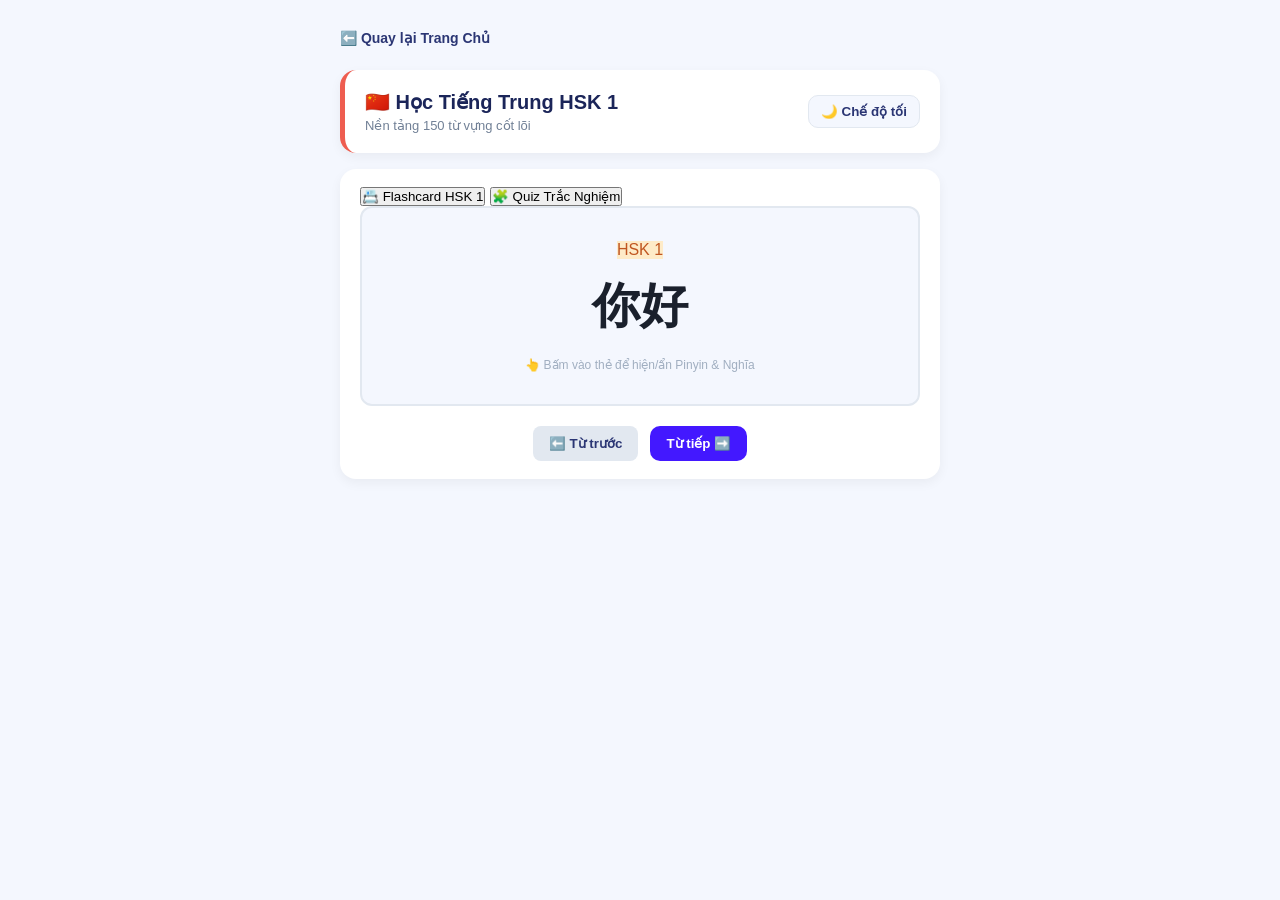
==== tiengtrung.html @ d82332e5 "Add files via upload" ====
<!DOCTYPE html>
<html lang="vi">
<head>
  <meta charset="UTF-8">
  <meta name="viewport" content="width=device-width, initial-scale=1.0">
  <title>MON STUDY - Tiếng Trung HSK 1</title>
  <link rel="stylesheet" href="style.css">
  <style>
    .flashcard-simple {
      background: var(--bg-color, #ffffff);
      border: 2px solid var(--border-color, #e2e8f0);
      border-radius: 12px;
      padding: 25px;
      text-align: center;
      cursor: pointer;
      min-height: 200px;
      display: flex;
      flex-direction: column;
      justify-content: center;
      align-items: center;
      transition: all 0.2s ease;
    }
    .flashcard-simple:hover {
      border-color: #ee5d50;
      box-shadow: 0 4px 12px rgba(238, 93, 80, 0.15);
    }
  </style>
</head>
<body>

  <div class="container">
    <a href="index.html" class="back-link">⬅️ Quay lại Trang Chủ</a>

    <div class="header" style="background: linear-gradient(135deg, #fff5f5 0%, #ffffff 100%); border-left: 5px solid #ee5d50;">
      <div>
        <h1 style="color: #c53030;">🇨🇳 Học Tiếng Trung HSK 1</h1>
        <p style="font-size: 13px; color: #718096; margin-top: 4px;">Nền tảng 150 từ vựng cốt lõi</p>
      </div>
      <button id="themeToggleBtn" class="theme-btn">🌙 Chế độ tối</button>
    </div>

    <div class="card">
      <div class="mode-selector">
        <button id="btnModeFlashcard" class="mode-btn active" onclick="switchZhMode('flashcard')">📇 Flashcard HSK 1</button>
        <button id="btnModeQuiz" class="mode-btn" onclick="switchZhMode('quiz')">🧩 Quiz Trắc Nghiệm</button>
      </div>

      <!-- 1. Flashcard View -->
      <div id="zhFlashcardView">
        <div class="flashcard-simple" onclick="toggleCardDetail()">
          <span class="badge" style="background: #feebc8; color: #c05621;">HSK 1</span>
          <h2 id="fcHanzi" style="font-size: 48px; color: #1a202c; margin: 15px 0 5px 0;">你好</h2>
          
          <div id="cardDetail" style="display: none; margin-top: 10px;">
            <h3 id="fcPinyin" style="font-size: 24px; color: #3182ce; margin-bottom: 4px;">nǐ hǎo</h3>
            <p id="fcMeaning" style="font-size: 18px; color: #2d3748; font-weight: 600;">Xin chào</p>
          </div>

          <p id="fcHint" class="hint-text" style="margin-top: 15px; color: #a0aec0; font-size: 12px;">👆 Bấm vào thẻ để hiện/ẩn Pinyin & Nghĩa</p>
        </div>

        <div style="display: flex; gap: 12px; justify-content: center; margin-top: 20px;">
          <button class="pomo-btn reset" onclick="prevCard()">⬅️ Từ trước</button>
          <button class="checkin-btn" onclick="nextCard()">Từ tiếp ➡️</button>
        </div>
      </div>

      <!-- 2. Quiz View -->
      <div id="zhQuizView" style="display: none;">
        <div class="quiz-card">
          <div class="quiz-header">
            <span>Thách thức HSK 1</span>
            <span id="quizScore" class="badge" style="background: #c6f6d5; color: #22543d;">Điểm: 0</span>
          </div>
          <h2 id="quizWord" style="font-size: 40px; margin: 15px 0; color: #1a202c;">你好</h2>
          <div class="quiz-options" id="quizOptions"></div>
        </div>
      </div>
    </div>

  </div>

  <script src="script.js"></script>

  <!-- Script xử lý riêng cho Tiếng Trung -->
  <script>
    const hsk1Data = [
      { hanzi: "你好", pinyin: "nǐ hǎo", meaning: "Xin chào" },
      { hanzi: "谢谢", pinyin: "xièxie", meaning: "Cảm ơn" },
      { hanzi: "不客气", pinyin: "bú kèqi", meaning: "Đừng khách khí / Không có gì" },
      { hanzi: "再见", pinyin: "zàijiàn", meaning: "Tạm biệt" },
      { hanzi: "爱", pinyin: "ài", meaning: "Yêu, thích" },
      { hanzi: "八", pinyin: "bā", meaning: "Số 8" },
      { hanzi: "爸爸", pinyin: "bàba", meaning: "Bố, ba" },
      { hanzi: "杯子", pinyin: "bēizi", meaning: "Cái cốc, ly" },
      { hanzi: "北京", pinyin: "Běijīng", meaning: "Bắc Kinh" },
      { hanzi: "本", pinyin: "běn", meaning: "Cuốn, quyển (lượng từ)" }
    ];

    let currentCardIndex = 0;
    let quizScore = 0;

    function toggleCardDetail() {
      const detail = document.getElementById('cardDetail');
      if (detail) {
        detail.style.display = (detail.style.display === 'none') ? 'block' : 'none';
      }
    }

    function updateFlashcard() {
      const item = hsk1Data[currentCardIndex];
      document.getElementById('fcHanzi').innerText = item.hanzi;
      document.getElementById('fcPinyin').innerText = item.pinyin;
      document.getElementById('fcMeaning').innerText = item.meaning;
      
      // Mặc định ẩn Pinyin & Nghĩa khi chuyển từ mới
      const detail = document.getElementById('cardDetail');
      if (detail) detail.style.display = 'none';
    }

    function nextCard() {
      currentCardIndex = (currentCardIndex + 1) % hsk1Data.length;
      updateFlashcard();
    }

    function prevCard() {
      currentCardIndex = (currentCardIndex - 1 + hsk1Data.length) % hsk1Data.length;
      updateFlashcard();
    }

    function switchZhMode(mode) {
      document.getElementById('btnModeFlashcard').classList.toggle('active', mode === 'flashcard');
      document.getElementById('btnModeQuiz').classList.toggle('active', mode === 'quiz');
      document.getElementById('zhFlashcardView').style.display = mode === 'flashcard' ? 'block' : 'none';
      document.getElementById('zhQuizView').style.display = mode === 'quiz' ? 'block' : 'none';
      if (mode === 'quiz') generateQuiz();
    }

    function generateQuiz() {
      const target = hsk1Data[Math.floor(Math.random() * hsk1Data.length)];
      document.getElementById('quizWord').innerText = target.hanzi;

      let options = [target.meaning];
      while (options.length < 4 && options.length < hsk1Data.length) {
        let rand = hsk1Data[Math.floor(Math.random() * hsk1Data.length)].meaning;
        if (!options.includes(rand)) options.push(rand);
      }
      options.sort(() => Math.random() - 0.5);

      const optionsContainer = document.getElementById('quizOptions');
      optionsContainer.innerHTML = '';
      options.forEach(opt => {
        const btn = document.createElement('button');
        btn.className = 'quiz-opt-btn';
        btn.innerText = opt;
        btn.onclick = () => {
          if (opt === target.meaning) {
            alert("🎉 Chính xác! +10 điểm");
            quizScore += 10;
          } else {
            alert("❌ Chưa đúng rồi, thử lại nhé!");
          }
          document.getElementById('quizScore').innerText = `Điểm: ${quizScore}`;
          generateQuiz();
        };
        optionsContainer.appendChild(btn);
      });
    }

    // Khởi chạy
    updateFlashcard();
  </script>
</body>
</html>
---- style.css ----
:root {
  --bg-color: #f4f7fe;
  --card-bg: #ffffff;
  --text-color: #2b3674;
  --title-color: #1b2559;
  --border-color: #e2e8f0;
}

[data-theme="dark"] {
  --bg-color: #0b1437;
  --card-bg: #111c44;
  --text-color: #e0e6ed;
  --title-color: #ffffff;
  --border-color: #2b3674;
}

* {
  margin: 0;
  padding: 0;
  box-sizing: border-box;
  font-family: 'Segoe UI', Tahoma, Geneva, Verdana, sans-serif;
}

body {
  background-color: var(--bg-color) !important;
  color: var(--text-color) !important;
  display: flex;
  justify-content: center;
  padding: 30px 15px;
  transition: background-color 0.3s, color 0.3s;
}

.container {
  width: 100%;
  max-width: 600px;
  display: flex !important;
  flex-direction: column !important; /* Lệnh quan trọng giữ các khối xếp hàng dọc */
  gap: 16px;
}

.card, .header {
  background: var(--card-bg) !important;
  padding: 18px 20px;
  border-radius: 16px;
  box-shadow: 0 4px 12px rgba(0,0,0,0.05);
  transition: background 0.3s;
}

.header {
  display: flex;
  justify-content: space-between;
  align-items: center;
  padding: 20px;
}

.card h3, .header h1 {
  color: var(--title-color) !important;
  font-size: 18px;
  margin-bottom: 12px;
}

.header h1 {
  font-size: 20px;
  margin-bottom: 0;
}

.checkin-btn {
  background: #4318ff;
  color: white;
  border: none;
  padding: 10px 16px;
  border-radius: 10px;
  font-weight: bold;
  cursor: pointer;
  transition: 0.2s;
}

.theme-btn {
  background: var(--bg-color);
  color: var(--text-color);
  border: 1px solid var(--border-color);
  padding: 8px 12px;
  border-radius: 10px;
  font-weight: 600;
  cursor: pointer;
  transition: 0.3s;
}

.streak-card {
  background: #fff5f5 !important;
  border-left: 5px solid #ee5d50;
}

.target-card {
  background: #e9f3ff !important;
  border-left: 5px solid #4318ff;
}

/* Đồng hồ Pomodoro */
.pomodoro-card {
  text-align: center;
}

.timer-display {
  font-size: 42px;
  font-weight: bold;
  color: #4318ff;
  margin: 15px 0;
  letter-spacing: 2px;
}

.timer-controls {
  display: flex;
  justify-content: center;
  gap: 10px;
}

.pomo-btn {
  border: none;
  padding: 8px 16px;
  border-radius: 8px;
  font-weight: 600;
  cursor: pointer;
  transition: 0.2s;
}

.pomo-btn.start { background: #4318ff; color: white; }
.pomo-btn.pause { background: #f59e0b; color: white; }
.pomo-btn.reset { background: #e2e8f0; color: #2b3674; }

/* Tiến độ */
.subject {
  margin-bottom: 14px;
}

.subject-info {
  display: flex;
  justify-content: space-between;
  align-items: center;
  font-size: 14px;
  font-weight: 600;
  margin-bottom: 6px;
}

.progress-bar {
  width: 100%;
  height: 8px;
  background-color: var(--border-color);
  border-radius: 10px;
  overflow: hidden;
}

.progress {
  height: 100%;
  background-color: #4318ff;
  border-radius: 10px;
  transition: width 0.4s ease;
}

.update-btn {
  background: var(--border-color);
  border: none;
  padding: 2px 8px;
  border-radius: 6px;
  font-size: 11px;
  cursor: pointer;
  color: #4318ff;
  font-weight: bold;
}

/* Ghi chú */
.notes-list {
  list-style: none;
  display: flex;
  flex-direction: column;
  gap: 8px;
}

.notes-list li {
  background: var(--bg-color);
  padding: 10px 12px;
  border-radius: 8px;
  display: flex;
  justify-content: space-between;
  align-items: center;
  font-size: 14px;
  border: 1px solid var(--border-color);
}

.notes-list li.completed span {
  text-decoration: line-through;
  color: #a0aec0;
}

.note-actions {
  display: flex;
  gap: 6px;
}

.btn-done {
  background: #22c55e;
  color: white;
  border: none;
  padding: 4px 8px;
  border-radius: 6px;
  cursor: pointer;
  font-size: 12px;
}

.btn-del {
  background: #ef4444;
  color: white;
  border: none;
  padding: 4px 8px;
  border-radius: 6px;
  cursor: pointer;
  font-size: 12px;
}
/* Lịch & Công việc hôm nay */
.planner-header {
  display: flex;
  justify-content: space-between;
  align-items: center;
  margin-bottom: 12px;
}

.date-badge {
  background: #e9f3ff;
  color: #4318ff;
  padding: 4px 10px;
  border-radius: 8px;
  font-size: 12px;
  font-weight: bold;
}

.task-list {
  list-style: none;
  display: flex;
  flex-direction: column;
  gap: 8px;
}

.task-list li {
  background: var(--bg-color);
  padding: 10px 12px;
  border-radius: 8px;
  display: flex;
  justify-content: space-between;
  align-items: center;
  font-size: 14px;
  border: 1px solid var(--border-color);
}

.task-list li.done span {
  text-decoration: line-through;
  color: #a0aec0;
}
/* Trích dẫn truyền cảm hứng */
.quote-card {
  background: linear-gradient(135deg, #e9f3ff 0%, #ffffff 100%) !important;
  border-left: 5px solid #4318ff;
}

[data-theme="dark"] .quote-card {
  background: linear-gradient(135deg, #111c44 0%, #0b1437 100%) !important;
}

.quote-text {
  font-size: 15px;
  font-style: italic;
  font-weight: 500;
  line-height: 1.5;
  color: var(--title-color);
  margin-top: 4px;
}

.quote-btn {
  background: transparent;
  border: 1px solid var(--border-color);
  color: var(--text-color);
  padding: 3px 8px;
  border-radius: 6px;
  font-size: 11px;
  cursor: pointer;
  font-weight: 600;
  transition: 0.2s;
}

.quote-btn:hover {
  background: var(--border-color);
}
/* Nút quay lại & Thẻ Hub */
.back-link {
  display: inline-block;
  color: var(--text-color);
  text-decoration: none;
  font-weight: 600;
  font-size: 14px;
  margin-bottom: 8px;
}

.subject-hub-list {
  display: flex;
  flex-direction: column;
  gap: 10px;
}

.hub-item {
  background: var(--bg-color);
  padding: 12px 16px;
  border-radius: 10px;
  border: 1px solid var(--border-color);
  display: flex;
  justify-content: space-between;
  align-items: center;
}

.hub-link-btn {
  background: #4318ff;
  color: white;
  text-decoration: none;
  padding: 6px 12px;
  border-radius: 8px;
  font-size: 12px;
  font-weight: bold;
}
/* Thẻ Flashcard đơn giản, mượt mà */
.flashcard-simple {
  background: var(--bg-color);
  border: 2px solid var(--border-color);
  border-radius: 12px;
  padding: 20px;
  text-align: center;
  cursor: pointer;
  min-height: 180px;
  display: flex;
  flex-direction: column;
  justify-content: center;
  align-items: center;
  transition: 0.2s;
}

.flashcard-simple:hover {
  border-color: #ee5d50;
}
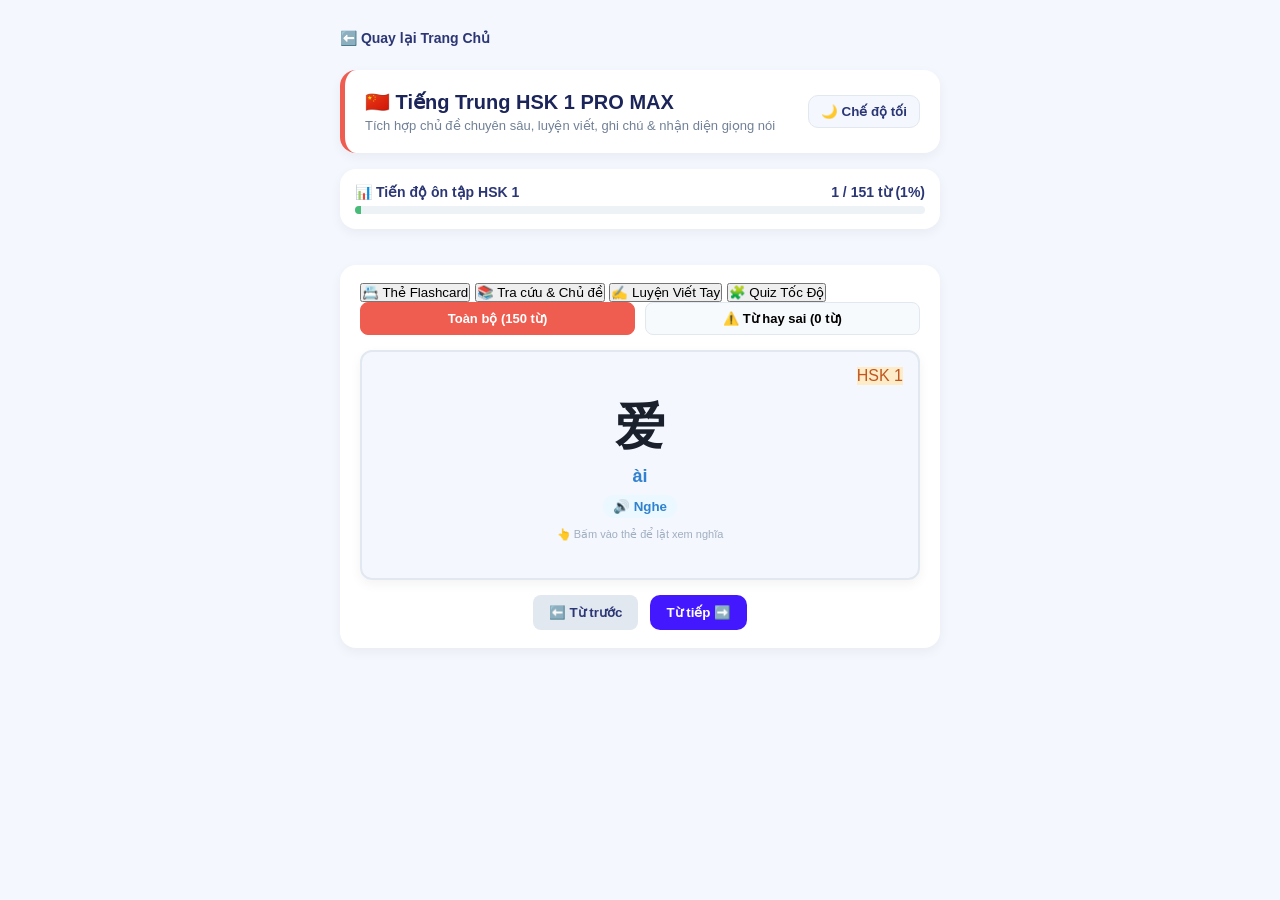
==== commit 4fbcf778: "Add files via upload" ====
--- a/tiengtrung.html
+++ b/tiengtrung.html
@@ -3,26 +3,169 @@
 <head>
   <meta charset="UTF-8">
   <meta name="viewport" content="width=device-width, initial-scale=1.0">
-  <title>MON STUDY - Tiếng Trung HSK 1</title>
+  <title>MON STUDY - Tiếng Trung HSK 1 PRO MAX</title>
   <link rel="stylesheet" href="style.css">
   <style>
-    .flashcard-simple {
-      background: var(--bg-color, #ffffff);
-      border: 2px solid var(--border-color, #e2e8f0);
+    .sub-tabs {
+      display: flex;
+      gap: 10px;
+      margin-bottom: 15px;
+      flex-wrap: wrap;
+    }
+    .sub-tab-btn {
+      flex: 1;
+      padding: 8px 12px;
+      border: 1px solid #e2e8f0;
+      background: #f7fafc;
+      border-radius: 8px;
+      font-weight: 600;
+      cursor: pointer;
+      transition: all 0.2s;
+      font-size: 13px;
+    }
+    .sub-tab-btn.active {
+      background: #ee5d50;
+      color: white;
+      border-color: #ee5d50;
+    }
+
+    /* Flashcard 3D */
+    .flashcard-scene {
+      perspective: 1000px;
+      width: 100%;
+      height: 230px;
+      cursor: pointer;
+      margin-bottom: 15px;
+    }
+    .flashcard-object {
+      width: 100%;
+      height: 100%;
+      position: relative;
+      transform-style: preserve-3d;
+      transition: transform 0.6s cubic-bezier(0.4, 0.2, 0.2, 1);
       border-radius: 12px;
-      padding: 25px;
-      text-align: center;
-      cursor: pointer;
-      min-height: 200px;
+      box-shadow: 0 4px 12px rgba(0,0,0,0.05);
+    }
+    .flashcard-object.is-flipped {
+      transform: rotateY(180deg);
+    }
+    .card-face {
+      position: absolute;
+      width: 100%;
+      height: 100%;
+      backface-visibility: hidden;
       display: flex;
       flex-direction: column;
       justify-content: center;
       align-items: center;
-      transition: all 0.2s ease;
-    }
-    .flashcard-simple:hover {
-      border-color: #ee5d50;
-      box-shadow: 0 4px 12px rgba(238, 93, 80, 0.15);
+      border-radius: 12px;
+      border: 2px solid var(--border-color, #e2e8f0);
+      background: var(--bg-color, #ffffff);
+      padding: 20px;
+    }
+    .card-face.back {
+      transform: rotateY(180deg);
+      background: #fff5f5;
+      border-color: #feb2b2;
+    }
+
+    .filter-box {
+      display: flex;
+      gap: 10px;
+      margin-bottom: 15px;
+      flex-wrap: wrap;
+    }
+    .filter-input, .filter-select {
+      flex: 1;
+      padding: 10px 14px;
+      border: 1px solid #e2e8f0;
+      border-radius: 8px;
+      font-size: 14px;
+      outline: none;
+      background: var(--bg-color, #fff);
+      color: inherit;
+    }
+    .vocab-list-container {
+      max-height: 400px;
+      overflow-y: auto;
+      display: flex;
+      flex-direction: column;
+      gap: 10px;
+    }
+    .vocab-item {
+      display: flex;
+      justify-content: space-between;
+      align-items: center;
+      padding: 12px 16px;
+      background: #f7fafc;
+      border: 1px solid #e2e8f0;
+      border-radius: 8px;
+      flex-wrap: wrap;
+      gap: 10px;
+    }
+
+    /* Khung luyện viết Canvas */
+    .writing-container {
+      display: flex;
+      flex-direction: column;
+      align-items: center;
+      background: #fff;
+      padding: 20px;
+      border-radius: 12px;
+      border: 1px solid #e2e8f0;
+      text-align: center;
+    }
+    .canvas-box {
+      position: relative;
+      width: 250px;
+      height: 250px;
+      border: 2px dashed #cbd5e0;
+      border-radius: 12px;
+      background: #fffbfb;
+      margin: 15px 0;
+      box-shadow: inset 0 0 10px rgba(0,0,0,0.03);
+    }
+    canvas {
+      touch-action: none;
+      cursor: crosshair;
+    }
+    .bg-char {
+      position: absolute;
+      top: 50%;
+      left: 50%;
+      transform: translate(-50%, -50%);
+      font-size: 180px;
+      color: #edf2f7;
+      z-index: 0;
+      user-select: none;
+      font-weight: bold;
+    }
+
+    /* Ghi chú cá nhân */
+    .note-box {
+      margin-top: 15px;
+      width: 100%;
+    }
+    .note-input {
+      width: 100%;
+      padding: 10px;
+      border: 1px solid #cbd5e0;
+      border-radius: 8px;
+      font-size: 13px;
+      resize: vertical;
+      min-height: 60px;
+      background: var(--bg-color, #fff);
+      color: inherit;
+    }
+
+    /* Khu vực luyện nói & chấm điểm */
+    .speech-box {
+      margin-top: 15px;
+      padding: 12px;
+      background: #ebf8ff;
+      border: 1px solid #bee3f8;
+      border-radius: 8px;
+      text-align: center;
     }
   </style>
 </head>
@@ -33,112 +176,589 @@
 
     <div class="header" style="background: linear-gradient(135deg, #fff5f5 0%, #ffffff 100%); border-left: 5px solid #ee5d50;">
       <div>
-        <h1 style="color: #c53030;">🇨🇳 Học Tiếng Trung HSK 1</h1>
-        <p style="font-size: 13px; color: #718096; margin-top: 4px;">Nền tảng 150 từ vựng cốt lõi</p>
+        <h1 style="color: #c53030;">🇨🇳 Tiếng Trung HSK 1 PRO MAX</h1>
+        <p style="font-size: 13px; color: #718096; margin-top: 4px;">Tích hợp chủ đề chuyên sâu, luyện viết, ghi chú & nhận diện giọng nói</p>
       </div>
       <button id="themeToggleBtn" class="theme-btn">🌙 Chế độ tối</button>
     </div>
 
+    <!-- Thanh tiến độ -->
+    <div class="card" style="padding: 15px; margin-bottom: 20px;">
+      <div style="display: flex; justify-content: space-between; font-size: 14px; font-weight: 600; margin-bottom: 6px;">
+        <span>📊 Tiến độ ôn tập HSK 1</span>
+        <span id="progressText">0 / 150 từ (0%)</span>
+      </div>
+      <div style="width: 100%; height: 8px; background: #edf2f7; border-radius: 4px; overflow: hidden;">
+        <div id="progressBar" style="height: 100%; width: 0%; background: #48bb78; transition: width 0.4s;"></div>
+      </div>
+    </div>
+
     <div class="card">
-      <div class="mode-selector">
-        <button id="btnModeFlashcard" class="mode-btn active" onclick="switchZhMode('flashcard')">📇 Flashcard HSK 1</button>
-        <button id="btnModeQuiz" class="mode-btn" onclick="switchZhMode('quiz')">🧩 Quiz Trắc Nghiệm</button>
+      <div class="mode-selector" style="flex-wrap: wrap;">
+        <button id="btnModeFlashcard" class="mode-btn active" onclick="switchZhMode('flashcard')">📇 Thẻ Flashcard</button>
+        <button id="btnModeList" class="mode-btn" onclick="switchZhMode('list')">📚 Tra cứu & Chủ đề</button>
+        <button id="btnModeWriting" class="mode-btn" onclick="switchZhMode('writing')">✍️ Luyện Viết Tay</button>
+        <button id="btnModeQuiz" class="mode-btn" onclick="switchZhMode('quiz')">🧩 Quiz Tốc Độ</button>
       </div>
 
       <!-- 1. Flashcard View -->
       <div id="zhFlashcardView">
-        <div class="flashcard-simple" onclick="toggleCardDetail()">
-          <span class="badge" style="background: #feebc8; color: #c05621;">HSK 1</span>
-          <h2 id="fcHanzi" style="font-size: 48px; color: #1a202c; margin: 15px 0 5px 0;">你好</h2>
-          
-          <div id="cardDetail" style="display: none; margin-top: 10px;">
-            <h3 id="fcPinyin" style="font-size: 24px; color: #3182ce; margin-bottom: 4px;">nǐ hǎo</h3>
-            <p id="fcMeaning" style="font-size: 18px; color: #2d3748; font-weight: 600;">Xin chào</p>
-          </div>
-
-          <p id="fcHint" class="hint-text" style="margin-top: 15px; color: #a0aec0; font-size: 12px;">👆 Bấm vào thẻ để hiện/ẩn Pinyin & Nghĩa</p>
+        <div class="sub-tabs">
+          <button class="sub-tab-btn active" id="tabAll" onclick="setCardFilter('all')">Toàn bộ (150 từ)</button>
+          <button class="sub-tab-btn" id="tabMistake" onclick="setCardFilter('mistake')">⚠️ Từ hay sai (<span id="mistakeCount">0</span> từ)</button>
         </div>
 
-        <div style="display: flex; gap: 12px; justify-content: center; margin-top: 20px;">
+        <div class="flashcard-scene" onclick="flipCard()">
+          <div class="flashcard-object" id="flashcardObj">
+            <div class="card-face front">
+              <span class="badge" style="background: #feebc8; color: #c05621; position: absolute; top: 15px; right: 15px;">HSK 1</span>
+              <h2 id="fcHanzi" style="font-size: 50px; color: #1a202c; margin: 5px 0;">你好</h2>
+              <h4 id="fcFrontPinyin" style="font-size: 18px; color: #3182ce; margin-bottom: 8px;">nǐ hǎo</h4>
+              <button onclick="event.stopPropagation(); speakText(currentList[currentCardIndex].hanzi)" style="background: #ebf8ff; border: none; color: #3182ce; padding: 4px 10px; border-radius: 15px; font-weight: bold; cursor: pointer;">🔊 Nghe</button>
+              <p style="margin-top: 10px; color: #a0aec0; font-size: 11px;">👆 Bấm vào thẻ để lật xem nghĩa</p>
+            </div>
+            <div class="card-face back">
+              <h3 id="fcPinyin" style="font-size: 24px; color: #3182ce; margin-bottom: 6px;">nǐ hǎo</h3>
+              <p id="fcMeaning" style="font-size: 20px; color: #2d3748; font-weight: 600; text-align: center;">Xin chào</p>
+              <button onclick="event.stopPropagation(); speakText(currentList[currentCardIndex].hanzi)" style="background: #fff; border: 1px solid #feb2b2; color: #c53030; padding: 4px 10px; border-radius: 15px; font-weight: bold; cursor: pointer; margin-top: 10px;">🔊 Nghe lại</button>
+            </div>
+          </div>
+        </div>
+
+        <div style="display: flex; gap: 12px; justify-content: center; margin-top: 15px;">
           <button class="pomo-btn reset" onclick="prevCard()">⬅️ Từ trước</button>
           <button class="checkin-btn" onclick="nextCard()">Từ tiếp ➡️</button>
         </div>
       </div>
 
-      <!-- 2. Quiz View -->
+      <!-- 2. Tra cứu & Chủ đề + Ghi chú + Đọc sửa lỗi -->
+      <div id="zhListView" style="display: none;">
+        <div class="filter-box">
+          <input type="text" id="searchInput" class="filter-input" placeholder="🔍 Tìm kiếm chữ Hán, Pinyin hoặc Nghĩa..." oninput="filterVocabulary()">
+          <select id="categorySelect" class="filter-select" onchange="filterVocabulary()">
+            <option value="all">📁 Tất cả chủ đề</option>
+            <option value="giao_tiep">🤝 Chào hỏi & Giao tiếp công sở</option>
+            <option value="so_dem">🔢 Số đếm & Tiền tệ</option>
+            <option value="gia_dinh">👨‍👩‍👧 Gia đình & Con người</option>
+            <option value="do_an">🍲 Đồ ăn, Thức uống & Mua sắm</option>
+            <option value="thoi_gian">⏳ Thời gian & Thời tiết</option>
+            <option value="thong_dung">⚡ Động & Tính từ thông dụng</option>
+          </select>
+        </div>
+        <div class="vocab-list-container" id="vocabListContainer"></div>
+      </div>
+
+      <!-- 3. Luyện Viết Tay View -->
+      <div id="zhWritingView" style="display: none;">
+        <div class="writing-container">
+          <h3 style="color: #2d3748; margin-bottom: 5px;">✍️ Tập viết chữ Hán theo mẫu</h3>
+          <p style="font-size: 13px; color: #718096;">Dùng chuột hoặc ngón tay viết đè lên khung chữ mờ bên dưới</p>
+          
+          <div style="display: flex; align-items: center; gap: 15px; margin-top: 10px;">
+            <button class="pomo-btn reset" onclick="prevWritingChar()">⬅️ Từ trước</button>
+            <span id="writingCharTitle" style="font-size: 20px; font-weight: bold; color: #c53030;">你好 - nǐ hǎo</span>
+            <button class="checkin-btn" onclick="nextWritingChar()">Từ tiếp ➡️</button>
+          </div>
+
+          <div class="canvas-box">
+            <div id="bgCharDisplay" class="bg-char">你</div>
+            <canvas id="drawCanvas" width="250" height="250"></canvas>
+          </div>
+
+          <div style="display: flex; gap: 10px;">
+            <button class="pomo-btn reset" onclick="clearCanvas()">🗑️ Xóa viết lại</button>
+            <button class="checkin-btn" onclick="speakText(writingData[currentWritingIndex].hanzi)">🔊 Nghe phát âm</button>
+          </div>
+        </div>
+      </div>
+
+      <!-- 4. Quiz View -->
       <div id="zhQuizView" style="display: none;">
-        <div class="quiz-card">
-          <div class="quiz-header">
-            <span>Thách thức HSK 1</span>
-            <span id="quizScore" class="badge" style="background: #c6f6d5; color: #22543d;">Điểm: 0</span>
-          </div>
-          <h2 id="quizWord" style="font-size: 40px; margin: 15px 0; color: #1a202c;">你好</h2>
-          <div class="quiz-options" id="quizOptions"></div>
+        <div class="quiz-card" style="background: var(--bg-color, #fff); padding: 20px; border-radius: 12px; border: 1px solid var(--border-color, #e2e8f0); text-align: center;">
+          <div class="quiz-header" style="display: flex; justify-content: space-between; align-items: center; font-size: 14px; font-weight: 600; margin-bottom: 10px;">
+            <span id="gameTimer" style="color: #e53e3e; font-size: 15px; font-weight: bold;">⏱️ Thời gian: 60s</span>
+            <div>
+              <span id="highScore" class="badge" style="background: #feebc8; color: #c05621; padding: 4px 10px; border-radius: 6px; margin-right: 5px;">👑 Kỷ lục: 0</span>
+              <span id="quizScore" class="badge" style="background: #c6f6d5; color: #22543d; padding: 4px 10px; border-radius: 6px;">Điểm: 0</span>
+            </div>
+          </div>
+
+          <div style="width: 100%; height: 6px; background: #edf2f7; border-radius: 3px; overflow: hidden; margin-top: 5px;">
+            <div id="questionBar" style="height: 100%; width: 100%; background: #ee5d50; transition: width 0.1s linear;"></div>
+          </div>
+
+          <h2 id="quizWord" style="font-size: 42px; margin: 15px 0; color: #1a202c; cursor: pointer;" onclick="speakText(this.innerText)" title="Bấm để nghe">你好 🔊</h2>
+          <div id="quizOptions" style="display: flex; flex-direction: column; gap: 10px; margin-top: 20px;"></div>
+
+          <button id="btnRestartQuiz" class="checkin-btn" style="margin-top: 20px; display: none;" onclick="startQuizGame()">🔄 Chơi lại lượt mới</button>
         </div>
       </div>
     </div>
 
   </div>
 
-  <script src="script.js"></script>
-
-  <!-- Script xử lý riêng cho Tiếng Trung -->
   <script>
     const hsk1Data = [
-      { hanzi: "你好", pinyin: "nǐ hǎo", meaning: "Xin chào" },
-      { hanzi: "谢谢", pinyin: "xièxie", meaning: "Cảm ơn" },
-      { hanzi: "不客气", pinyin: "bú kèqi", meaning: "Đừng khách khí / Không có gì" },
-      { hanzi: "再见", pinyin: "zàijiàn", meaning: "Tạm biệt" },
-      { hanzi: "爱", pinyin: "ài", meaning: "Yêu, thích" },
-      { hanzi: "八", pinyin: "bā", meaning: "Số 8" },
-      { hanzi: "爸爸", pinyin: "bàba", meaning: "Bố, ba" },
-      { hanzi: "杯子", pinyin: "bēizi", meaning: "Cái cốc, ly" },
-      { hanzi: "北京", pinyin: "Běijīng", meaning: "Bắc Kinh" },
-      { hanzi: "本", pinyin: "běn", meaning: "Cuốn, quyển (lượng từ)" }
+      { hanzi: "爱", pinyin: "ài", meaning: "Yêu, thích", cat: "thong_dung" },
+      { hanzi: "八", pinyin: "bā", meaning: "Số 8", cat: "so_dem" },
+      { hanzi: "爸爸", pinyin: "bàba", meaning: "Bố, ba", cat: "gia_dinh" },
+      { hanzi: "杯子", pinyin: "bēizi", meaning: "Cái cốc, ly", cat: "do_an" },
+      { hanzi: "北京", pinyin: "Běijīng", meaning: "Bắc Kinh", cat: "giao_tiep" },
+      { hanzi: "本", pinyin: "běn", meaning: "Cuốn, quyển (lượng từ)", cat: "thong_dung" },
+      { hanzi: "不客气", pinyin: "bú kèqi", meaning: "Không có gì, đừng khách khí", cat: "giao_tiep" },
+      { hanzi: "不", pinyin: "bù", meaning: "Không", cat: "thong_dung" },
+      { hanzi: "菜", pinyin: "cài", meaning: "Món ăn, rau", cat: "do_an" },
+      { hanzi: "茶", pinyin: "chá", meaning: "Trà", cat: "do_an" },
+      { hanzi: "吃", pinyin: "chī", meaning: "Ăn", cat: "do_an" },
+      { hanzi: "出租车", pinyin: "chūzūchē", meaning: "Xe taxi", cat: "do_an" },
+      { hanzi: "打电话", pinyin: "dǎ diànhuà", meaning: "Gọi điện thoại", cat: "giao_tiep" },
+      { hanzi: "大", pinyin: "dà", meaning: "To, lớn", cat: "thong_dung" },
+      { hanzi: "的", pinyin: "de", meaning: "Của (trợ từ)", cat: "thong_dung" },
+      { hanzi: "点", pinyin: "diǎn", meaning: "Giờ, điểm", cat: "thoi_gian" },
+      { hanzi: "电脑", pinyin: "diànnǎo", meaning: "Máy tính", cat: "thong_dung" },
+      { hanzi: "电视", pinyin: "diànshì", meaning: "Tivi", cat: "thong_dung" },
+      { hanzi: "电影", pinyin: "diànyǐng", meaning: "Phim ảnh", cat: "thong_dung" },
+      { hanzi: "东西", pinyin: "dōngxi", meaning: "Đồ đạc, vật dụng", cat: "do_an" },
+      { hanzi: "都", pinyin: "dōu", meaning: "Đều", cat: "thong_dung" },
+      { hanzi: "读", pinyin: "dú", meaning: "Đọc", cat: "thong_dung" },
+      { hanzi: "对不起", pinyin: "duìbuqǐ", meaning: "Xin lỗi", cat: "giao_tiep" },
+      { hanzi: "多", pinyin: "duō", meaning: "Nhiều", cat: "thong_dung" },
+      { hanzi: "多少", pinyin: "duōshao", meaning: "Bao nhiêu", cat: "so_dem" },
+      { hanzi: "儿子", pinyin: "érzi", meaning: "Con trai", cat: "gia_dinh" },
+      { hanzi: "二", pinyin: "èr", meaning: "Số 2", cat: "so_dem" },
+      { hanzi: "饭店", pinyin: "fàndiàn", meaning: "Nhà hàng, khách sạn", cat: "do_an" },
+      { hanzi: "飞机", pinyin: "fēijī", meaning: "Máy bay", cat: "thong_dung" },
+      { hanzi: "分钟", pinyin: "fēnzhōng", meaning: "Phút", cat: "thoi_gian" },
+      { hanzi: "高兴", pinyin: "gāoxìng", meaning: "Vui vẻ, vui mừng", cat: "thong_dung" },
+      { hanzi: "个", pinyin: "gè", meaning: "Cái, người (lượng từ)", cat: "thong_dung" },
+      { hanzi: "工作", pinyin: "gōngzuò", meaning: "Làm việc, công việc", cat: "giao_tiep" },
+      { hanzi: "狗", pinyin: "gǒu", meaning: "Con chó", cat: "gia_dinh" },
+      { hanzi: "汉语", pinyin: "Hànyǔ", meaning: "Tiếng Trung", cat: "giao_tiep" },
+      { hanzi: "好", pinyin: "hǎo", meaning: "Tốt, hay, khỏe", cat: "thong_dung" },
+      { hanzi: "号", pinyin: "hào", meaning: "Ngày, số", cat: "thoi_gian" },
+      { hanzi: "喝", pinyin: "hē", meaning: "Uống", cat: "do_an" },
+      { hanzi: "和", pinyin: "hé", meaning: "Và, cùng với", cat: "thong_dung" },
+      { hanzi: "很", pinyin: "hěn", meaning: "Rất", cat: "thong_dung" },
+      { hanzi: "后面", pinyin: "hòumiàn", meaning: "Phía sau", cat: "thong_dung" },
+      { hanzi: "回", pinyin: "huí", meaning: "Về, quay lại", cat: "thong_dung" },
+      { hanzi: "会", pinyin: "huì", meaning: "Biết, có thể", cat: "thong_dung" },
+      { hanzi: "几", pinyin: "jǐ", meaning: "Mấy", cat: "so_dem" },
+      { hanzi: "家", pinyin: "jiā", meaning: "Nhà, gia đình", cat: "gia_dinh" },
+      { hanzi: "叫", pinyin: "jiào", meaning: "Tên là, gọi", cat: "giao_tiep" },
+      { hanzi: "今天", pinyin: "jīntiān", meaning: "Hôm nay", cat: "thoi_gian" },
+      { hanzi: "九", pinyin: "jiǔ", meaning: "Số 9", cat: "so_dem" },
+      { hanzi: "开", pinyin: "kāi", meaning: "Mở, lái xe", cat: "thong_dung" },
+      { hanzi: "看", pinyin: "kàn", meaning: "Xem, nhìn, đọc", cat: "thong_dung" },
+      { hanzi: "看见", pinyin: "kànjiàn", meaning: "Nhìn thấy", cat: "thong_dung" },
+      { hanzi: "块", pinyin: "kuài", meaning: "Đồng (tiền), cục, miếng", cat: "so_dem" },
+      { hanzi: "来", pinyin: "lái", meaning: "Đến, tới", cat: "thong_dung" },
+      { hanzi: "老师", pinyin: "lǎoshī", meaning: "Thầy/cô giáo", cat: "gia_dinh" },
+      { hanzi: "了", pinyin: "le", meaning: "Rồi (trợ từ)", cat: "thong_dung" },
+      { hanzi: "冷", pinyin: "lěng", meaning: "Lạnh", cat: "thoi_gian" },
+      { hanzi: "里", pinyin: "lǐ", meaning: "Bên trong", cat: "thong_dung" },
+      { hanzi: "六", pinyin: "liù", meaning: "Số 6", cat: "so_dem" },
+      { hanzi: "妈妈", pinyin: "māma", meaning: "Mẹ", cat: "gia_dinh" },
+      { hanzi: "吗", pinyin: "ma", meaning: "Không? (trợ từ nghi vấn)", cat: "giao_tiep" },
+      { hanzi: "买", pinyin: "mǎi", meaning: "Mua", cat: "do_an" },
+      { hanzi: "慢", pinyin: "màn", meaning: "Chậm", cat: "thong_dung" },
+      { hanzi: "忙", pinyin: "máng", meaning: "Bận rộn", cat: "thong_dung" },
+      { hanzi: "猫", pinyin: "māo", meaning: "Con mèo", cat: "gia_dinh" },
+      { hanzi: "没关系", pinyin: "méi guānxi", meaning: "Không sao cả", cat: "giao_tiep" },
+      { hanzi: "没有", pinyin: "méiyǒu", meaning: "Không có", cat: "thong_dung" },
+      { hanzi: "米饭", pinyin: "mǐfàn", meaning: "Cơm", cat: "do_an" },
+      { hanzi: "明天", pinyin: "míngtiān", meaning: "Ngày mai", cat: "thoi_gian" },
+      { hanzi: "名字", pinyin: "míngzi", meaning: "Tên", cat: "giao_tiep" },
+      { hanzi: "哪", pinyin: "nǎ", meaning: "Nào, ở đâu", cat: "thong_dung" },
+      { hanzi: "哪儿", pinyin: "nǎr", meaning: "Đâu, chỗ nào", cat: "thong_dung" },
+      { hanzi: "那", pinyin: "nà", meaning: "Kia, đó", cat: "thong_dung" },
+      { hanzi: "呢", pinyin: "ne", meaning: "Thế còn...?", cat: "giao_tiep" },
+      { hanzi: "能", pinyin: "néng", meaning: "Có thể", cat: "thong_dung" },
+      { hanzi: "你", pinyin: "nǐ", meaning: "Bạn, anh, chị...", cat: "giao_tiep" },
+      { hanzi: "年", pinyin: "nián", meaning: "Năm", cat: "thoi_gian" },
+      { hanzi: "女儿", pinyin: "nǚ'ér", meaning: "Con gái", cat: "gia_dinh" },
+      { hanzi: "朋友", pinyin: "péngyou", meaning: "Bạn bè", cat: "gia_dinh" },
+      { hanzi: "漂亮", pinyin: "piàoliang", meaning: "Đẹp, xinh đẹp", cat: "thong_dung" },
+      { hanzi: "苹果", pinyin: "píngguǒ", meaning: "Quả táo", cat: "do_an" },
+      { hanzi: "七", pinyin: "qī", meaning: "Số 7", cat: "so_dem" },
+      { hanzi: "钱", pinyin: "qián", meaning: "Tiền", cat: "so_dem" },
+      { hanzi: "前面", pinyin: "qiánmiàn", meaning: "Phía trước", cat: "thong_dung" },
+      { hanzi: "请", pinyin: "qǐng", meaning: "Mời, xin", cat: "giao_tiep" },
+      { hanzi: "去", pinyin: "qù", meaning: "Đi", cat: "thong_dung" },
+      { hanzi: "热", pinyin: "rè", meaning: "Nóng", cat: "thoi_gian" },
+      { hanzi: "人", pinyin: "rén", meaning: "Người", cat: "gia_dinh" },
+      { hanzi: "认识", pinyin: "rènshi", meaning: "Quen biết", cat: "giao_tiep" },
+      { hanzi: "三", pinyin: "sān", meaning: "Số 3", cat: "so_dem" },
+      { hanzi: "商店", pinyin: "shāngdiàn", meaning: "Cửa hàng", cat: "do_an" },
+      { hanzi: "上", pinyin: "shàng", meaning: "Trên, lên", cat: "thong_dung" },
+      { hanzi: "上午", pinyin: "shàngwǔ", meaning: "Buổi sáng", cat: "thoi_gian" },
+      { hanzi: "少", pinyin: "shǎo", meaning: "Ít", cat: "thong_dung" },
+      { hanzi: "谁", pinyin: "shéi", meaning: "Ai", cat: "giao_tiep" },
+      { hanzi: "什么", pinyin: "shénme", meaning: "Cái gì, gì", cat: "giao_tiep" },
+      { hanzi: "十", pinyin: "shí", meaning: "Số 10", cat: "so_dem" },
+      { hanzi: "時候", pinyin: "shíhou", meaning: "Lúc, khi", cat: "thoi_gian" },
+      { hanzi: "是", pinyin: "shì", meaning: "Là, đúng", cat: "thong_dung" },
+      { hanzi: "书", pinyin: "shū", meaning: "Sách", cat: "thong_dung" },
+      { hanzi: "水", pinyin: "shuǐ", meaning: "Nước", cat: "do_an" },
+      { hanzi: "水果", pinyin: "shuǐguǒ", meaning: "Trái cây", cat: "do_an" },
+      { hanzi: "睡觉", pinyin: "shuìjiào", meaning: "Đi ngủ", cat: "thong_dung" },
+      { hanzi: "说话", pinyin: "shuōhuà", meaning: "Nói chuyện", cat: "giao_tiep" },
+      { hanzi: "四", pinyin: "sì", meaning: "Số 4", cat: "so_dem" },
+      { hanzi: "岁", pinyin: "suì", meaning: "Tuổi", cat: "so_dem" },
+      { hanzi: "他", pinyin: "tā", meaning: "Anh ấy, cậu ấy", cat: "gia_dinh" },
+      { hanzi: "她", pinyin: "tā", meaning: "Cô ấy", cat: "gia_dinh" },
+      { hanzi: "太", pinyin: "tài", meaning: "Quá, lắm", cat: "thong_dung" },
+      { hanzi: "天气", pinyin: "tiānqì", meaning: "Thời tiết", cat: "thoi_gian" },
+      { hanzi: "听", pinyin: "tīng", meaning: "Nghe", cat: "thong_dung" },
+      { hanzi: "同学", pinyin: "tóngxué", meaning: "Bạn học", cat: "gia_dinh" },
+      { hanzi: "喂", pinyin: "wèi", meaning: "Alo, này", cat: "giao_tiep" },
+      { hanzi: "我", pinyin: "wǒ", meaning: "Tôi, ta", cat: "giao_tiep" },
+      { hanzi: "我们", pinyin: "wǒmen", meaning: "Chúng tôi", cat: "giao_tiep" },
+      { hanzi: "五", pinyin: "wǔ", meaning: "Số 5", cat: "so_dem" },
+      { hanzi: "喜欢", pinyin: "xǐhuan", meaning: "Thích", cat: "thong_dung" },
+      { hanzi: "下", pinyin: "xià", meaning: "Dưới, xuống", cat: "thong_dung" },
+      { hanzi: "下午", pinyin: "xiàwǔ", meaning: "Buổi chiều", cat: "thoi_gian" },
+      { hanzi: "下雨", pinyin: "xiàyǔ", meaning: "Mưa", cat: "thoi_gian" },
+      { hanzi: "先生", pinyin: "xiānsheng", meaning: "Ngài, ông, chồng", cat: "gia_dinh" },
+      { hanzi: "现在", pinyin: "xiànzài", meaning: "Bây giờ", cat: "thoi_gian" },
+      { hanzi: "想", pinyin: "xiǎng", meaning: "Muốn, nhớ", cat: "thong_dung" },
+      { hanzi: "小", pinyin: "xiǎo", meaning: "Nhỏ, bé", cat: "thong_dung" },
+      { hanzi: "小姐", pinyin: "xiǎojiě", meaning: "Cô gái, tiểu thư", cat: "gia_dinh" },
+      { hanzi: "些", pinyin: "xiē", meaning: "Một vài", cat: "thong_dung" },
+      { hanzi: "写", pinyin: "xiě", meaning: "Viết", cat: "thong_dung" },
+      { hanzi: "谢谢", pinyin: "xièxie", meaning: "Cảm ơn", cat: "giao_tiep" },
+      { hanzi: "星期", pinyin: "xīngqī", meaning: "Tuần, thứ", cat: "thoi_gian" },
+      { hanzi: "学生", pinyin: "xuésheng", meaning: "Học sinh", cat: "gia_dinh" },
+      { hanzi: "学习", pinyin: "xuéxí", meaning: "Học tập", cat: "thong_dung" },
+      { hanzi: "学校", pinyin: "xuéxiào", meaning: "Trường học", cat: "thong_dung" },
+      { hanzi: "一", pinyin: "yī", meaning: "Số 1", cat: "so_dem" },
+      { hanzi: "衣服", pinyin: "yīfu", meaning: "Quần áo", cat: "do_an" },
+      { hanzi: "医生", pinyin: "yīshēng", meaning: "Bác sĩ", cat: "gia_dinh" },
+      { hanzi: "医院", pinyin: "yīyuàn", meaning: "Bệnh viện", cat: "thong_dung" },
+      { hanzi: "椅子", pinyin: "yǐzi", meaning: "Cái ghế", cat: "thong_dung" },
+      { hanzi: "有", pinyin: "yǒu", meaning: "Có", cat: "thong_dung" },
+      { hanzi: "月", pinyin: "yuè", meaning: "Tháng", cat: "thoi_gian" },
+      { hanzi: "再见", pinyin: "zàijiàn", meaning: "Tạm biệt", cat: "giao_tiep" },
+      { hanzi: "在", pinyin: "zài", meaning: "Ở, tại", cat: "thong_dung" },
+      { hanzi: "怎么", pinyin: "zěnme", meaning: "Như thế nào", cat: "giao_tiep" },
+      { hanzi: "怎么样", pinyin: "zěnmeyàng", meaning: "Thế nào", cat: "giao_tiep" },
+      { hanzi: "这", pinyin: "zhè", meaning: "Này, đây", cat: "thong_dung" },
+      { hanzi: "中国", pinyin: "Zhōngguó", meaning: "Trung Quốc", cat: "giao_tiep" },
+      { hanzi: "中午", pinyin: "zhōngwǔ", meaning: "Buổi trưa", cat: "thoi_gian" },
+      { hanzi: "住", pinyin: "zhù", meaning: "Ở, cư trú", cat: "thong_dung" },
+      { hanzi: "桌子", pinyin: "zhuōzi", meaning: "Cái bàn", cat: "thong_dung" },
+      { hanzi: "字", pinyin: "zì", meaning: "Chữ", cat: "thong_dung" },
+      { hanzi: "昨天", pinyin: "zuótiān", meaning: "Hôm qua", cat: "thoi_gian" },
+      { hanzi: "坐", pinyin: "zuò", meaning: "Ngồi", cat: "thong_dung" },
+      { hanzi: "做", pinyin: "zuò", meaning: "Làm", cat: "thong_dung" }
     ];
 
+    let mistakes = JSON.parse(localStorage.getItem('hsk1_mistakes')) || [];
+    let learnedWords = JSON.parse(localStorage.getItem('hsk1_learned')) || [];
+    let notesData = JSON.parse(localStorage.getItem('hsk1_notes')) || {};
     let currentCardIndex = 0;
-    let quizScore = 0;
-
-    function toggleCardDetail() {
-      const detail = document.getElementById('cardDetail');
-      if (detail) {
-        detail.style.display = (detail.style.display === 'none') ? 'block' : 'none';
+    let cardFilterMode = 'all';
+    let currentList = [...hsk1Data];
+
+    let writingData = [...hsk1Data];
+    let currentWritingIndex = 0;
+
+    function speakText(text) {
+      if ('speechSynthesis' in window) {
+        window.speechSynthesis.cancel();
+        const cleanText = text.replace('🔊', '').trim();
+        const utterance = new SpeechSynthesisUtterance(cleanText);
+        utterance.lang = 'zh-CN';
+        utterance.rate = 0.9;
+        window.speechSynthesis.speak(utterance);
       }
     }
 
+    // Chức năng nhận diện giọng nói (Speech-to-Text) chấm điểm phát âm
+    function startSpeechRecognition(targetHanzi, targetPinyin, resultElemId) {
+      const SpeechRecognition = window.SpeechRecognition || window.webkitSpeechRecognition;
+      if (!SpeechRecognition) {
+        alert("Trình duyệt của bạn không hỗ trợ nhận diện giọng nói. Hãy dùng Google Chrome nhé!");
+        return;
+      }
+
+      const recognition = new SpeechRecognition();
+      recognition.lang = 'zh-CN';
+      recognition.interimResults = false;
+      recognition.maxAlternatives = 1;
+
+      const resElem = document.getElementById(resultElemId);
+      resElem.innerHTML = "🎙️ Đang nghe bạn đọc... Hãy nói to rõ!";
+      resElem.style.color = "#3182ce";
+
+      recognition.onresult = function(event) {
+        const spokenText = event.results[0][0].transcript.trim();
+        // Kiểm tra xem từ nói có khớp với chữ Hán mục tiêu không (hoặc có chứa từ đó)
+        if (spokenText.includes(targetHanzi) || targetHanzi.includes(spokenText)) {
+          resElem.innerHTML = `✅ Chuẩn xác! Bạn vừa đọc: "${spokenText}"`;
+          resElem.style.color = "#38a169";
+        } else {
+          resElem.innerHTML = `❌ Chưa đúng lắm. Bạn đọc là: "${spokenText}" (Gợi ý: ${targetHanzi} - ${targetPinyin})`;
+          resElem.style.color = "#e53e3e";
+        }
+      };
+
+      recognition.onerror = function(event) {
+        resElem.innerHTML = "⚠️ Không nhận diện được âm thanh. Hãy thử lại!";
+        resElem.style.color = "#d69e2e";
+      };
+
+      recognition.start();
+    }
+
+    function updateProgressUI() {
+      const total = hsk1Data.length;
+      const count = learnedWords.length;
+      const percent = Math.round((count / total) * 100);
+      document.getElementById('progressText').innerText = `${count} / ${total} từ (${percent}%)`;
+      document.getElementById('progressBar').style.width = `${percent}%`;
+      document.getElementById('mistakeCount').innerText = mistakes.length;
+    }
+
+    function switchZhMode(mode) {
+      document.getElementById('btnModeFlashcard').classList.toggle('active', mode === 'flashcard');
+      document.getElementById('btnModeList').classList.toggle('active', mode === 'list');
+      document.getElementById('btnModeWriting').classList.toggle('active', mode === 'writing');
+      document.getElementById('btnModeQuiz').classList.toggle('active', mode === 'quiz');
+
+      document.getElementById('zhFlashcardView').style.display = mode === 'flashcard' ? 'block' : 'none';
+      document.getElementById('zhListView').style.display = mode === 'list' ? 'block' : 'none';
+      document.getElementById('zhWritingView').style.display = mode === 'writing' ? 'block' : 'none';
+      document.getElementById('zhQuizView').style.display = mode === 'quiz' ? 'block' : 'none';
+
+      if (mode === 'quiz') {
+        startQuizGame();
+      } else {
+        stopAllTimers();
+        if(mode === 'list') renderVocabularyList(hsk1Data);
+        if(mode === 'writing') initCanvas();
+      }
+    }
+
+    function setCardFilter(mode) {
+      cardFilterMode = mode;
+      document.getElementById('tabAll').classList.toggle('active', mode === 'all');
+      document.getElementById('tabMistake').classList.toggle('active', mode === 'mistake');
+
+      if (mode === 'mistake') {
+        currentList = hsk1Data.filter(item => mistakes.includes(item.hanzi));
+        if (currentList.length === 0) {
+          alert("Tuyệt vời! Hiện không có từ nào trong danh sách hay sai cả.");
+          currentList = [...hsk1Data];
+          cardFilterMode = 'all';
+          document.getElementById('tabAll').classList.add('active');
+          document.getElementById('tabMistake').classList.remove('active');
+        }
+      } else {
+        currentList = [...hsk1Data];
+      }
+      currentCardIndex = 0;
+      updateFlashcard();
+    }
+
     function updateFlashcard() {
-      const item = hsk1Data[currentCardIndex];
+      if (currentList.length === 0) return;
+      const item = currentList[currentCardIndex];
       document.getElementById('fcHanzi').innerText = item.hanzi;
+      document.getElementById('fcFrontPinyin').innerText = item.pinyin;
       document.getElementById('fcPinyin').innerText = item.pinyin;
       document.getElementById('fcMeaning').innerText = item.meaning;
       
-      // Mặc định ẩn Pinyin & Nghĩa khi chuyển từ mới
-      const detail = document.getElementById('cardDetail');
-      if (detail) detail.style.display = 'none';
+      if (!learnedWords.includes(item.hanzi)) {
+        learnedWords.push(item.hanzi);
+        localStorage.setItem('hsk1_learned', JSON.stringify(learnedWords));
+        updateProgressUI();
+      }
+      document.getElementById('flashcardObj').classList.remove('is-flipped');
+    }
+
+    function flipCard() {
+      const cardObj = document.getElementById('flashcardObj');
+      const isFlipped = cardObj.classList.toggle('is-flipped');
+      if (isFlipped) speakText(currentList[currentCardIndex].hanzi);
     }
 
     function nextCard() {
-      currentCardIndex = (currentCardIndex + 1) % hsk1Data.length;
+      currentCardIndex = (currentCardIndex + 1) % currentList.length;
       updateFlashcard();
     }
 
     function prevCard() {
-      currentCardIndex = (currentCardIndex - 1 + hsk1Data.length) % hsk1Data.length;
+      currentCardIndex = (currentCardIndex - 1 + currentList.length) % currentList.length;
       updateFlashcard();
     }
 
-    function switchZhMode(mode) {
-      document.getElementById('btnModeFlashcard').classList.toggle('active', mode === 'flashcard');
-      document.getElementById('btnModeQuiz').classList.toggle('active', mode === 'quiz');
-      document.getElementById('zhFlashcardView').style.display = mode === 'flashcard' ? 'block' : 'none';
-      document.getElementById('zhQuizView').style.display = mode === 'quiz' ? 'block' : 'none';
-      if (mode === 'quiz') generateQuiz();
-    }
-
-    function generateQuiz() {
+    function renderVocabularyList(data) {
+      const container = document.getElementById('vocabListContainer');
+      container.innerHTML = '';
+      if (data.length === 0) {
+        container.innerHTML = `<p style="text-align: center; color: #a0aec0; padding: 20px;">Không tìm thấy từ vựng phù hợp...</p>`;
+        return;
+      }
+      data.forEach(item => {
+        const userNote = notesData[item.hanzi] || '';
+        const div = document.createElement('div');
+        div.className = 'vocab-item';
+        div.innerHTML = `
+          <div style="display: flex; align-items: center; gap: 12px; flex: 1; min-width: 200px;">
+            <span style="font-size: 26px; font-weight: bold; color: #c53030; min-width: 50px;">${item.hanzi}</span>
+            <div>
+              <div style="font-size: 14px; color: #3182ce; font-weight: bold;">${item.pinyin}</div>
+              <div style="font-size: 13px; color: #2d3748;">${item.meaning}</div>
+            </div>
+          </div>
+          <div style="display: flex; gap: 8px; align-items: center;">
+            <button onclick="speakText('${item.hanzi}')" style="background: #edf2f7; border: none; padding: 6px 12px; border-radius: 6px; cursor: pointer; font-weight: bold;">🔊 Nghe</button>
+            <button onclick="startSpeechRecognition('${item.hanzi}', '${item.pinyin}', 'speech-res-${item.hanzi}')" style="background: #ebf8ff; color: #2b6cb0; border: 1px solid #bee3f8; padding: 6px 12px; border-radius: 6px; cursor: pointer; font-weight: bold;">🎤 Đọc thử</button>
+          </div>
+          <div class="speech-box" style="width: 100%; margin-top: 5px; display: flex; justify-content: space-between; align-items: center;">
+            <span id="speech-res-${item.hanzi}" style="font-size: 12px; font-weight: bold; color: #4a5568;">Bấm "Đọc thử" và nói từ này vào microphone để kiểm tra...</span>
+          </div>
+          <div class="note-box">
+            <textarea class="note-input" placeholder="✍️ Ghi chú cá nhân, mẹo nhớ hoặc đặt câu ví dụ..." oninput="saveNote('${item.hanzi}', this.value)">${userNote}</textarea>
+          </div>
+        `;
+        container.appendChild(div);
+      });
+    }
+
+    function saveNote(hanzi, text) {
+      notesData[hanzi] = text;
+      localStorage.setItem('hsk1_notes', JSON.stringify(notesData));
+    }
+
+    function filterVocabulary() {
+      const keyword = document.getElementById('searchInput').value.toLowerCase();
+      const cat = document.getElementById('categorySelect').value;
+
+      const filtered = hsk1Data.filter(item => {
+        const matchKeyword = item.hanzi.toLowerCase().includes(keyword) || 
+                             item.pinyin.toLowerCase().includes(keyword) || 
+                             item.meaning.toLowerCase().includes(keyword);
+        const matchCat = (cat === 'all') || (item.cat === cat);
+        return matchKeyword && matchCat;
+      });
+      renderVocabularyList(filtered);
+    }
+
+    // Canvas Luyện viết
+    let canvas, ctx, isDrawing = false;
+    function initCanvas() {
+      canvas = document.getElementById('drawCanvas');
+      ctx = canvas.getContext('2d');
+      ctx.lineWidth = 10;
+      ctx.lineCap = 'round';
+      ctx.strokeStyle = '#c53030';
+
+      canvas.onmousedown = startDraw;
+      canvas.onmousemove = draw;
+      canvas.onmouseup = stopDraw;
+      canvas.onmouseleave = stopDraw;
+
+      canvas.ontouchstart = (e) => { startDraw(e.touches[0]); e.preventDefault(); };
+      canvas.ontouchmove = (e) => { draw(e.touches[0]); e.preventDefault(); };
+      canvas.ontouchend = stopDraw;
+
+      updateWritingCharUI();
+    }
+
+    function updateWritingCharUI() {
+      const item = writingData[currentWritingIndex];
+      document.getElementById('writingCharTitle').innerText = `${item.hanzi} - ${item.pinyin} (${item.meaning})`;
+      document.getElementById('bgCharDisplay').innerText = item.hanzi;
+      clearCanvas();
+    }
+
+    function clearCanvas() {
+      if(ctx) ctx.clearRect(0, 0, canvas.width, canvas.height);
+    }
+
+    function startDraw(e) {
+      isDrawing = true;
+      const rect = canvas.getBoundingClientRect();
+      ctx.beginPath();
+      ctx.moveTo(e.clientX - rect.left, e.clientY - rect.top);
+    }
+
+    function draw(e) {
+      if (!isDrawing) return;
+      const rect = canvas.getBoundingClientRect();
+      ctx.lineTo(e.clientX - rect.left, e.clientY - rect.top);
+      ctx.stroke();
+    }
+
+    function stopDraw() {
+      isDrawing = false;
+    }
+
+    function nextWritingChar() {
+      currentWritingIndex = (currentWritingIndex + 1) % writingData.length;
+      updateWritingCharUI();
+    }
+
+    function prevWritingChar() {
+      currentWritingIndex = (currentWritingIndex - 1 + writingData.length) % writingData.length;
+      updateWritingCharUI();
+    }
+
+    // Quiz Tốc Độ
+    let quizScore = 0;
+    let highScore = localStorage.getItem('hsk1_highscore') || 0;
+    let totalTime = 60;
+    let totalTimer = null;
+    let questionTimer = null;
+    let questionTimeLeft = 5;
+    let isGameOver = false;
+
+    function stopAllTimers() {
+      clearInterval(totalTimer);
+      clearInterval(questionTimer);
+    }
+
+    function startQuizGame() {
+      stopAllTimers();
+      quizScore = 0;
+      totalTime = 60;
+      isGameOver = false;
+
+      highScore = localStorage.getItem('hsk1_highscore') || 0;
+      document.getElementById('highScore').innerText = `👑 Kỷ lục: ${highScore}`;
+      document.getElementById('quizScore').innerText = `Điểm: 0`;
+      document.getElementById('gameTimer').innerText = `⏱️ Thời gian: 60s`;
+      document.getElementById('btnRestartQuiz').style.display = 'none';
+
+      totalTimer = setInterval(() => {
+        totalTime--;
+        document.getElementById('gameTimer').innerText = `⏱️ Thời gian: ${totalTime}s`;
+        if (totalTime <= 0) endQuizGame();
+      }, 1000);
+
+      generateQuizQuestion();
+    }
+
+    function generateQuizQuestion() {
+      if (isGameOver) return;
+
+      clearInterval(questionTimer);
+      questionTimeLeft = 5;
+      updateQuestionBar();
+
+      questionTimer = setInterval(() => {
+        questionTimeLeft -= 0.1;
+        updateQuestionBar();
+        if (questionTimeLeft <= 0) {
+          clearInterval(questionTimer);
+          generateQuizQuestion();
+        }
+      }, 100);
+
       const target = hsk1Data[Math.floor(Math.random() * hsk1Data.length)];
-      document.getElementById('quizWord').innerText = target.hanzi;
+      document.getElementById('quizWord').innerText = `${target.hanzi} 🔊`;
+      document.getElementById('quizWord').onclick = () => speakText(target.hanzi);
 
       let options = [target.meaning];
       while (options.length < 4 && options.length < hsk1Data.length) {
@@ -149,26 +769,69 @@
 
       const optionsContainer = document.getElementById('quizOptions');
       optionsContainer.innerHTML = '';
-      options.forEach(opt => {
+      const labels = ['A', 'B', 'C', 'D'];
+
+      options.forEach((opt, index) => {
         const btn = document.createElement('button');
         btn.className = 'quiz-opt-btn';
-        btn.innerText = opt;
+        btn.innerText = `${labels[index]}. ${opt}`;
+        btn.style.cssText = "background: #f7fafc; border: 1px solid #e2e8f0; color: #2d3748; padding: 12px 16px; border-radius: 8px; cursor: pointer; font-weight: 600; font-size: 15px; text-align: left; transition: all 0.2s ease;";
+        
         btn.onclick = () => {
+          if (isGameOver) return;
+          clearInterval(questionTimer);
+
           if (opt === target.meaning) {
-            alert("🎉 Chính xác! +10 điểm");
             quizScore += 10;
+            document.getElementById('quizScore').innerText = `Điểm: ${quizScore}`;
+            mistakes = mistakes.filter(m => m !== target.hanzi);
           } else {
-            alert("❌ Chưa đúng rồi, thử lại nhé!");
+            if (!mistakes.includes(target.hanzi)) mistakes.push(target.hanzi);
           }
-          document.getElementById('quizScore').innerText = `Điểm: ${quizScore}`;
-          generateQuiz();
+          localStorage.setItem('hsk1_mistakes', JSON.stringify(mistakes));
+          updateProgressUI();
+          generateQuizQuestion();
         };
         optionsContainer.appendChild(btn);
       });
     }
 
-    // Khởi chạy
-    updateFlashcard();
+    function updateQuestionBar() {
+      const percentage = (questionTimeLeft / 5) * 100;
+      document.getElementById('questionBar').style.width = `${Math.max(0, percentage)}%`;
+    }
+
+    function endQuizGame() {
+      stopAllTimers();
+      isGameOver = true;
+
+      let isNewRecord = false;
+      if (quizScore > highScore) {
+        highScore = quizScore;
+        localStorage.setItem('hsk1_highscore', highScore);
+        isNewRecord = true;
+      }
+
+      document.getElementById('quizWord').innerText = "🏁 HẾT GIỜ!";
+      document.getElementById('quizWord').onclick = null;
+      
+      let resultHTML = `<p style="font-size: 18px; font-weight: bold; color: #2b6cb0;">Tổng điểm: ${quizScore} điểm</p>`;
+      if (isNewRecord) {
+        resultHTML += `<p style="font-size: 16px; color: #e53e3e; font-weight: bold; margin-top: 5px;">🎉 XUẤT SẮC! BẠN ĐÃ ĐẠT KỶ LỤC MỚI!</p>`;
+      }
+      
+      document.getElementById('quizOptions').innerHTML = resultHTML;
+      document.getElementById('btnRestartQuiz').style.display = 'inline-block';
+      document.getElementById('questionBar').style.width = '0%';
+      document.getElementById('highScore').innerText = `👑 Kỷ lục: ${highScore}`;
+      updateProgressUI();
+    }
+
+    window.onload = function() {
+      updateFlashcard();
+      updateProgressUI();
+      renderVocabularyList(hsk1Data);
+    };
   </script>
 </body>
 </html>
